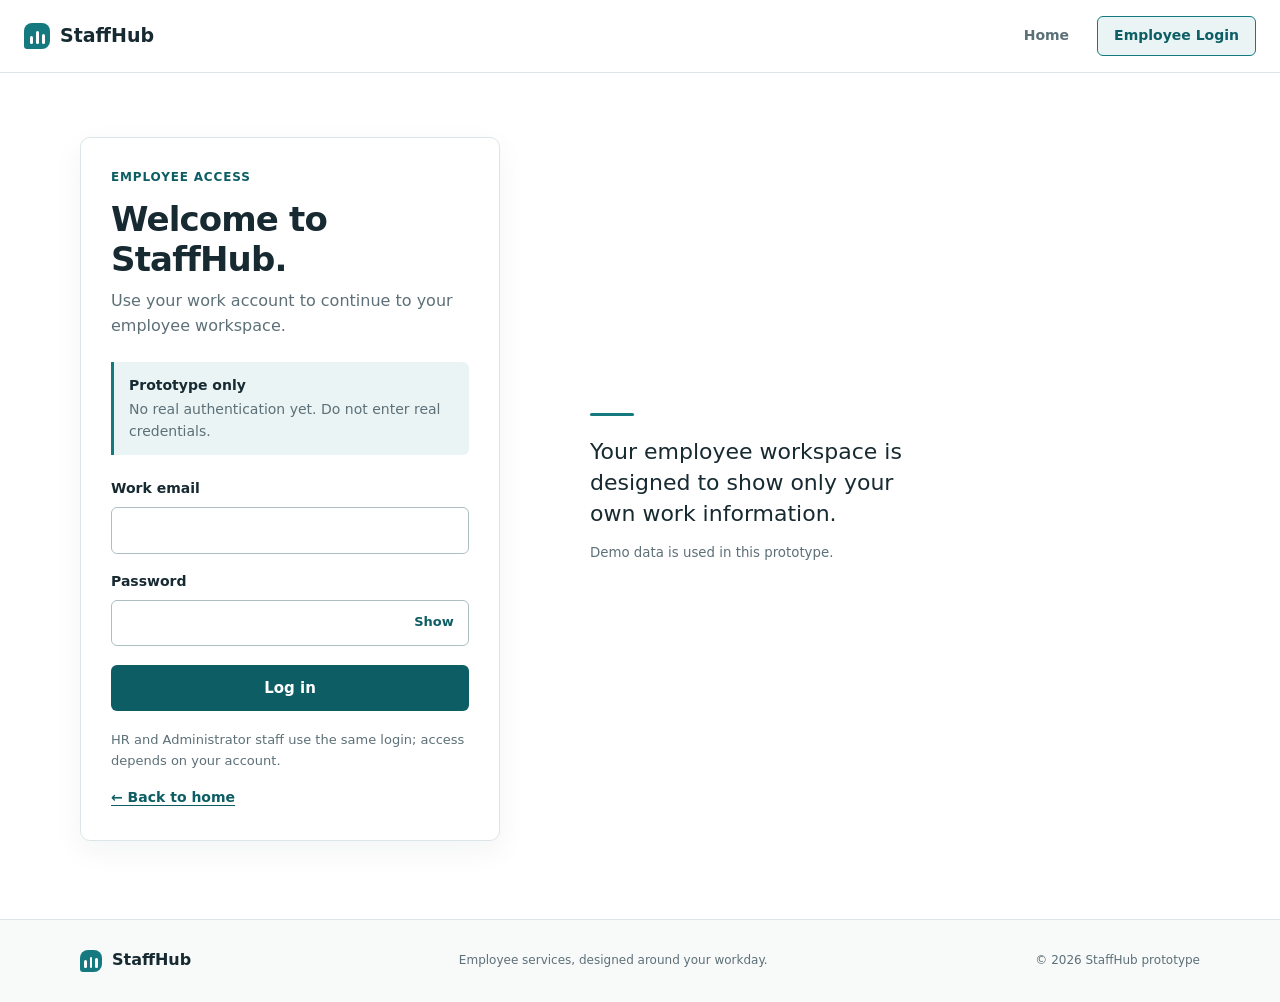
==== portal.html @ 336eaeff "website" ====
<!doctype html>
<html lang="en">

<head>
    <meta charset="utf-8">
    <meta name="viewport" content="width=device-width, initial-scale=1">
    <meta name="robots" content="noindex">
    <meta name="description" content="Your StaffHub employee workspace for leave and team updates.">
    <title>Employee Portal | StaffHub</title>
    <link rel="stylesheet" href="css/style.css">
    <script src="js/main.js" defer></script>
    <script src="js/portal.js" defer></script>
</head>

<body>
    <a class="skip-link" href="#main-content">Skip to main content</a>
    <header class="site-header">
        <div class="header-inner">
            <a class="brand" href="index.html" aria-label="StaffHub home">
                <span class="brand-mark" aria-hidden="true"><span></span><span></span><span></span></span>
                <span>StaffHub</span>
            </a>
            <button class="nav-toggle" type="button" aria-label="Open navigation" aria-expanded="false"
                aria-controls="site-nav">
                <span></span><span></span><span></span>
            </button>
            <nav class="site-nav portal-nav" id="site-nav" aria-label="Employee navigation">
                <a href="#leave-request">Request leave</a>
                <a href="#leave-history">Leave history</a>
                <a href="#announcements">Announcements</a>
                <button class="button button-quiet nav-logout" id="logout-button" type="button">Log out</button>
            </nav>
        </div>
    </header>

    <main class="portal-main content-width" id="main-content">
        <section class="welcome-section" aria-labelledby="welcome-title">
            <div>
                <p class="eyebrow">Employee portal</p>
                <h1 id="welcome-title">Good morning, Samira.</h1>
                <p class="welcome-subtitle">Here is your workday overview.</p>
            </div>
            <dl class="employee-details">
                <div>
                    <dt>Department</dt>
                    <dd>Customer Success</dd>
                </div>
                <div>
                    <dt>Employee ID</dt>
                    <dd>EMP-0042</dd>
                </div>
            </dl>
        </section>

        <div class="demo-banner" role="note">
            <span class="demo-indicator" aria-hidden="true"></span>
            Demo data only. Leave requests are not sent to an employer.
        </div>

        <section class="balance-section" aria-labelledby="balance-title">
            <div class="section-heading compact-heading">
                <div>
                    <p class="eyebrow">Time away</p>
                    <h2 id="balance-title">Your leave balance</h2>
                </div>
                <p class="balance-caption">Available days</p>
            </div>
            <div class="balance-grid">
                <article class="balance-item balance-primary">
                    <h3>Annual</h3>
                    <p class="balance-value"><span>12</span> days</p>
                    <p class="balance-detail">of 20 days per year</p>
                </article>
                <article class="balance-item">
                    <h3>Sick</h3>
                    <p class="balance-value"><span>8</span> days</p>
                    <p class="balance-detail">of 10 days per year</p>
                </article>
                <article class="balance-item">
                    <h3>Casual</h3>
                    <p class="balance-value"><span>4</span> days</p>
                    <p class="balance-detail">of 6 days per year</p>
                </article>
            </div>
        </section>

        <div class="portal-columns">
            <section class="portal-section request-section" id="leave-request" aria-labelledby="request-title">
                <div class="section-heading">
                    <p class="eyebrow">Plan time away</p>
                    <h2 id="request-title">Request leave</h2>
                    <p>Share only what is needed to plan your absence.</p>
                </div>
                <form id="leave-form" class="form-stack" novalidate>
                    <p class="form-message form-message-error" id="leave-form-error" role="alert" hidden></p>
                    <div class="field-group">
                        <label for="leave-type">Leave type</label>
                        <select id="leave-type" name="leaveType" required aria-describedby="leave-type-error">
                            <option value="">Choose a leave type</option>
                            <option value="Annual">Annual leave</option>
                            <option value="Sick">Sick leave</option>
                            <option value="Casual">Casual leave</option>
                        </select>
                        <p class="field-error" id="leave-type-error"></p>
                    </div>
                    <div class="date-fields">
                        <div class="field-group">
                            <label for="start-date">Start date</label>
                            <input id="start-date" name="startDate" type="date" required
                                aria-describedby="start-date-error">
                            <p class="field-error" id="start-date-error"></p>
                        </div>
                        <div class="field-group">
                            <label for="end-date">End date</label>
                            <input id="end-date" name="endDate" type="date" required aria-describedby="end-date-error">
                            <p class="field-error" id="end-date-error"></p>
                        </div>
                    </div>
                    <div class="field-group">
                        <label for="reason">Reason <span class="label-optional">(optional)</span></label>
                        <textarea id="reason" name="reason" rows="3" maxlength="200"
                            aria-describedby="reason-hint reason-counter"></textarea>
                        <div class="field-meta">
                            <p class="field-hint" id="reason-hint">Keep it brief. Do not enter medical details or other
                                sensitive information.</p>
                            <p class="character-count" id="reason-counter" aria-live="polite">0 / 200</p>
                        </div>
                    </div>
                    <button class="button button-primary" type="submit">Submit leave request</button>
                </form>
            </section>

            <section class="portal-section history-section" id="leave-history" aria-labelledby="history-title">
                <div class="section-heading">
                    <p class="eyebrow">Your requests</p>
                    <h2 id="history-title">Leave history</h2>
                    <p>Review the status of your recent requests.</p>
                </div>
                <div class="filter-row">
                    <label for="status-filter">Show</label>
                    <select id="status-filter" name="statusFilter">
                        <option value="all">All statuses</option>
                        <option value="pending">Pending</option>
                        <option value="approved">Approved</option>
                        <option value="rejected">Rejected</option>
                    </select>
                </div>
                <p class="visually-hidden" id="history-status" aria-live="polite"></p>
                <ul class="leave-list" id="leave-list" aria-label="Your leave requests">
                    <li class="leave-item" data-status="pending" data-request-id="sample-pending">
                        <div class="leave-item-main">
                            <div class="leave-item-heading">
                                <h3>Annual leave</h3><span class="status-badge status-pending">Pending</span>
                            </div>
                            <p class="leave-dates"><time datetime="2026-10-15">15 Oct 2026</time> to <time
                                    datetime="2026-10-16">16 Oct 2026</time></p>
                        </div>
                        <button class="text-button cancel-request" type="button" data-action="cancel"
                            aria-label="Cancel pending annual leave request">Cancel request</button>
                    </li>
                    <li class="leave-item" data-status="approved" data-request-id="sample-approved">
                        <div class="leave-item-main">
                            <div class="leave-item-heading">
                                <h3>Casual leave</h3><span class="status-badge status-approved">Approved</span>
                            </div>
                            <p class="leave-dates"><time datetime="2026-08-07">7 Aug 2026</time> to <time
                                    datetime="2026-08-07">7 Aug 2026</time></p>
                        </div>
                    </li>
                    <li class="leave-item" data-status="rejected" data-request-id="sample-rejected">
                        <div class="leave-item-main">
                            <div class="leave-item-heading">
                                <h3>Annual leave</h3><span class="status-badge status-rejected">Rejected</span>
                            </div>
                            <p class="leave-dates"><time datetime="2026-07-20">20 Jul 2026</time> to <time
                                    datetime="2026-07-21">21 Jul 2026</time></p>
                        </div>
                    </li>
                </ul>
                <p class="empty-state" id="empty-history" hidden>No requests match this status.</p>
            </section>
        </div>

        <section class="announcement-section" id="announcements" aria-labelledby="announcements-title">
            <div class="section-heading compact-heading">
                <div>
                    <p class="eyebrow">From your team</p>
                    <h2 id="announcements-title">Announcements</h2>
                </div>
                <p class="balance-caption">Latest updates</p>
            </div>
            <div class="announcement-list">
                <article class="announcement-row">
                    <time datetime="2026-09-28">28 Sep 2026</time>
                    <div>
                        <h3>Quarterly all-hands</h3>
                        <p>Join the company update on Thursday, 8 October at 10:00 in the main meeting room.</p>
                    </div>
                </article>
                <article class="announcement-row">
                    <time datetime="2026-09-24">24 Sep 2026</time>
                    <div>
                        <h3>Benefits portal maintenance</h3>
                        <p>The benefits portal will be unavailable on Saturday, 3 October from 09:00 to 11:00.</p>
                    </div>
                </article>
            </div>
        </section>
    </main>

    <dialog class="confirm-dialog" id="cancel-dialog" aria-labelledby="dialog-title" aria-describedby="dialog-message">
        <div class="dialog-content">
            <p class="eyebrow">Leave request</p>
            <h2 id="dialog-title">Cancel this request?</h2>
            <p id="dialog-message">This pending request will be removed from your prototype history.</p>
            <div class="dialog-actions">
                <button class="button button-secondary" id="keep-request" type="button">Keep request</button>
                <button class="button button-danger" id="confirm-cancel" type="button">Cancel request</button>
            </div>
        </div>
    </dialog>

    <footer class="site-footer">
        <div class="footer-inner content-width">
            <a class="brand footer-brand" href="index.html">
                <span class="brand-mark" aria-hidden="true"><span></span><span></span><span></span></span>
                <span>StaffHub</span>
            </a>
            <p>Employee services, designed around your workday.</p>
            <small>&copy; <span data-current-year></span> StaffHub prototype</small>
        </div>
    </footer>
</body>

</html>
---- css/style.css ----
:root {
    color-scheme: light;
    --ink: #172a32;
    --muted: #5d7078;
    --line: #dce6e8;
    --surface: #ffffff;
    --surface-soft: #f4f8f8;
    --surface-blue: #eaf4f5;
    --accent: #147a80;
    --accent-dark: #0d5e64;
    --accent-light: #d7eeee;
    --danger: #a23c3c;
    --danger-soft: #fff2f0;
    --success: #2d6b4d;
    --success-soft: #eaf5ed;
    --warning: #805b16;
    --warning-soft: #fff4d9;
    --radius-sm: 6px;
    --radius-md: 10px;
    --radius-lg: 14px;
    --shadow-dialog: 0 18px 55px rgb(18 42 51 / 22%);
    --content-width: 1120px;
}

* {
    box-sizing: border-box;
}

html {
    scroll-behavior: smooth;
    scroll-padding-top: 88px;
}

body {
    min-width: 320px;
    min-height: 100vh;
    margin: 0;
    display: flex;
    flex-direction: column;
    background: var(--surface);
    color: var(--ink);
    font-family: system-ui, -apple-system, BlinkMacSystemFont, "Segoe UI", sans-serif;
    font-size: 16px;
    line-height: 1.55;
}

button,
input,
select,
textarea {
    font: inherit;
}

button,
a,
input,
select,
textarea {
    -webkit-tap-highlight-color: transparent;
}

a {
    color: var(--accent-dark);
}

a:hover {
    color: var(--ink);
}

button {
    color: inherit;
}

h1,
h2,
h3,
p {
    margin-top: 0;
}

h1,
h2,
h3 {
    color: var(--ink);
    line-height: 1.18;
}

h1 {
    font-size: 42px;
    letter-spacing: -0.025em;
}

h2 {
    margin-bottom: 10px;
    font-size: 27px;
    letter-spacing: -0.015em;
}

h3 {
    margin-bottom: 6px;
    font-size: 17px;
}

.content-width {
    width: min(var(--content-width), calc(100% - 48px));
    margin-inline: auto;
}

.skip-link {
    position: absolute;
    z-index: 20;
    top: 8px;
    left: 8px;
    padding: 10px 14px;
    transform: translateY(-160%);
    border-radius: var(--radius-sm);
    background: var(--ink);
    color: #fff;
}

.skip-link:focus {
    transform: translateY(0);
    color: #fff;
}

:focus-visible {
    outline: 3px solid #bd741d;
    outline-offset: 3px;
}

.site-header {
    position: relative;
    z-index: 5;
    min-height: 72px;
    border-bottom: 1px solid var(--line);
    background: var(--surface);
}

.header-inner {
    width: min(1280px, calc(100% - 48px));
    min-height: 72px;
    margin-inline: auto;
    display: flex;
    align-items: center;
    justify-content: space-between;
    gap: 24px;
}

.brand {
    display: inline-flex;
    align-items: center;
    gap: 10px;
    color: var(--ink);
    font-size: 19px;
    font-weight: 750;
    text-decoration: none;
}

.brand:hover {
    color: var(--ink);
}

.brand-mark {
    width: 26px;
    height: 26px;
    display: inline-flex;
    align-items: end;
    justify-content: center;
    gap: 3px;
    padding: 5px;
    border-radius: 8px 8px 8px 3px;
    background: var(--accent);
}

.brand-mark span {
    width: 3px;
    border-radius: 3px;
    background: #fff;
}

.brand-mark span:nth-child(1) {
    height: 8px;
}

.brand-mark span:nth-child(2) {
    height: 13px;
}

.brand-mark span:nth-child(3) {
    height: 10px;
}

.site-nav {
    display: flex;
    align-items: center;
    gap: 28px;
}

.site-nav>a {
    min-height: 44px;
    display: inline-flex;
    align-items: center;
    color: var(--muted);
    font-size: 14px;
    font-weight: 600;
    text-decoration: none;
}

.site-nav>a:hover,
.site-nav>a[aria-current="page"] {
    color: var(--accent-dark);
}

.site-nav>.nav-login {
    min-height: 40px;
    padding-inline: 16px;
    border: 1px solid var(--line);
    border-radius: var(--radius-sm);
    color: var(--ink);
}

.site-nav>.nav-login:hover,
.site-nav>.nav-login[aria-current="page"] {
    border-color: var(--accent);
    background: var(--surface-blue);
}

.nav-toggle {
    width: 44px;
    height: 44px;
    display: none;
    align-items: center;
    justify-content: center;
    flex-direction: column;
    gap: 5px;
    border: 1px solid var(--line);
    border-radius: var(--radius-sm);
    background: var(--surface);
    cursor: pointer;
}

.nav-toggle span {
    width: 18px;
    height: 2px;
    border-radius: 2px;
    background: var(--ink);
}

.home-hero {
    padding-block: 90px 88px;
}

.eyebrow {
    margin-bottom: 12px;
    color: var(--accent-dark);
    font-size: 12px;
    font-weight: 750;
    letter-spacing: 0.07em;
    text-transform: uppercase;
}

.home-hero h1 {
    max-width: 720px;
    margin-bottom: 20px;
    font-size: 58px;
}

.home-hero h1 span {
    color: var(--accent-dark);
}

.hero-copy {
    max-width: 590px;
    margin-bottom: 27px;
    color: var(--muted);
    font-size: 18px;
}

.button {
    min-height: 46px;
    display: inline-flex;
    align-items: center;
    justify-content: center;
    gap: 10px;
    padding: 10px 18px;
    border: 1px solid transparent;
    border-radius: var(--radius-sm);
    font-size: 15px;
    font-weight: 700;
    line-height: 1.2;
    text-decoration: none;
    cursor: pointer;
    transition: background-color 150ms ease, border-color 150ms ease, color 150ms ease;
}

.button-primary {
    background: var(--accent-dark);
    color: #fff;
}

.button-primary:hover {
    background: #084d52;
    color: #fff;
}

.hero-action {
    min-width: 174px;
}

.hero-action span {
    font-size: 18px;
    transition: transform 150ms ease;
}

.hero-action:hover span {
    transform: translateX(3px);
}

.hero-note {
    margin: 14px 0 0;
    color: var(--muted);
    font-size: 13px;
}

.feature-section {
    padding-block: 64px 76px;
    border-top: 1px solid var(--line);
    background: var(--surface-soft);
}

.section-heading {
    margin-bottom: 25px;
}

.section-heading>p:last-child {
    margin-bottom: 0;
    color: var(--muted);
}

.section-heading h2 {
    max-width: 620px;
}

.feature-list {
    border-top: 1px solid var(--line);
}

.feature-row {
    min-height: 112px;
    display: grid;
    grid-template-columns: 64px minmax(0, 1fr) 32px;
    align-items: center;
    gap: 18px;
    padding-block: 20px;
    border-bottom: 1px solid var(--line);
}

.feature-number {
    color: var(--accent);
    font-size: 16px;
    font-variant-numeric: tabular-nums;
    font-weight: 700;
}

.feature-row h3 {
    margin-bottom: 5px;
}

.feature-row p {
    margin-bottom: 0;
    color: var(--muted);
}

.feature-arrow {
    color: var(--accent-dark);
    font-size: 23px;
    text-align: right;
}

.login-main {
    flex: 1;
    display: grid;
    grid-template-columns: minmax(0, 420px) minmax(220px, 1fr);
    align-content: center;
    align-items: center;
    gap: 90px;
    padding-block: 64px 78px;
}

.login-panel {
    width: 100%;
    padding: 30px;
    border: 1px solid var(--line);
    border-radius: var(--radius-md);
    background: var(--surface);
    box-shadow: 0 10px 30px rgb(18 42 51 / 5%);
}

.login-intro h1 {
    margin-bottom: 10px;
    font-size: 34px;
}

.login-intro>p:last-child {
    margin-bottom: 24px;
    color: var(--muted);
}

.prototype-notice {
    margin-bottom: 23px;
    padding: 13px 15px;
    border-left: 3px solid var(--accent);
    border-radius: 0 var(--radius-sm) var(--radius-sm) 0;
    background: var(--surface-blue);
    color: var(--ink);
    font-size: 14px;
}

.prototype-notice strong {
    display: block;
    margin-bottom: 2px;
}

.prototype-notice p {
    margin: 0;
    color: var(--muted);
}

.form-stack {
    display: grid;
    gap: 17px;
}

.field-group {
    min-width: 0;
}

.field-group label,
.filter-row label {
    display: block;
    margin-bottom: 7px;
    color: var(--ink);
    font-size: 14px;
    font-weight: 650;
}

.field-group input,
.field-group select,
.field-group textarea,
.filter-row select {
    width: 100%;
    min-height: 46px;
    padding: 10px 12px;
    border: 1px solid #aebfc3;
    border-radius: var(--radius-sm);
    background: #fff;
    color: var(--ink);
}

.field-group textarea {
    min-height: 86px;
    resize: vertical;
}

.field-group input:hover,
.field-group select:hover,
.field-group textarea:hover,
.filter-row select:hover {
    border-color: #6e898f;
}

.field-group input[aria-invalid="true"],
.field-group select[aria-invalid="true"],
.field-group textarea[aria-invalid="true"] {
    border-color: var(--danger);
}

.password-control {
    position: relative;
}

.password-control input {
    padding-right: 80px;
}

.password-toggle {
    position: absolute;
    top: 3px;
    right: 4px;
    min-width: 62px;
    min-height: 39px;
    border: 0;
    border-radius: 4px;
    background: transparent;
    color: var(--accent-dark);
    font-size: 13px;
    font-weight: 700;
    cursor: pointer;
}

.password-toggle:hover {
    background: var(--surface-blue);
}

.field-error {
    min-height: 0;
    margin: 5px 0 0;
    color: var(--danger);
    font-size: 13px;
}

.field-error:empty {
    display: none;
}

.form-message {
    margin: 0;
    padding: 10px 12px;
    border-radius: var(--radius-sm);
    font-size: 14px;
}

.form-message-error {
    border: 1px solid #e8c7c4;
    background: var(--danger-soft);
    color: #7d2929;
}

.button-wide {
    width: 100%;
    margin-top: 2px;
}

.account-note {
    margin: 19px 0 14px;
    color: var(--muted);
    font-size: 13px;
}

.text-link {
    color: var(--accent-dark);
    font-size: 14px;
    font-weight: 650;
    text-decoration-thickness: 1px;
    text-underline-offset: 3px;
}

.login-aside {
    max-width: 330px;
    align-self: center;
    color: var(--muted);
}

.aside-rule {
    width: 44px;
    height: 3px;
    display: block;
    margin-bottom: 21px;
    border-radius: 2px;
    background: var(--accent);
}

.login-aside p {
    margin-bottom: 10px;
    color: var(--ink);
    font-size: 22px;
    line-height: 1.4;
}

.login-aside small {
    color: var(--muted);
}

.portal-main {
    flex: 1;
    padding-block: 42px 76px;
}

.portal-nav {
    gap: 22px;
}

.portal-nav>a {
    font-size: 13px;
}

.nav-logout {
    min-height: 38px;
    padding: 8px 12px;
    background: var(--surface);
    color: var(--ink);
    font-size: 13px;
}

.nav-logout:hover,
.button-secondary:hover {
    border-color: #aebfc3;
    background: var(--surface-soft);
}

.welcome-section {
    display: flex;
    align-items: end;
    justify-content: space-between;
    gap: 32px;
    padding-bottom: 25px;
    border-bottom: 1px solid var(--line);
}

.welcome-section h1 {
    margin-bottom: 7px;
    font-size: 38px;
}

.welcome-subtitle {
    margin-bottom: 0;
    color: var(--muted);
}

.employee-details {
    min-width: 270px;
    display: grid;
    grid-template-columns: 1fr 1fr;
    gap: 20px;
    margin: 0 0 2px;
}

.employee-details div {
    min-width: 0;
}

.employee-details dt {
    margin-bottom: 3px;
    color: var(--muted);
    font-size: 12px;
}

.employee-details dd {
    margin: 0;
    font-size: 14px;
    font-weight: 700;
}

.demo-banner {
    display: flex;
    align-items: center;
    gap: 10px;
    margin-block: 20px 29px;
    padding: 11px 14px;
    border: 1px solid #c9e1df;
    border-radius: var(--radius-sm);
    background: #f1f8f7;
    color: #315a59;
    font-size: 13px;
}

.demo-indicator {
    width: 8px;
    height: 8px;
    flex: 0 0 8px;
    border-radius: 50%;
    background: var(--accent);
}

.balance-section {
    margin-bottom: 37px;
}

.compact-heading {
    display: flex;
    align-items: end;
    justify-content: space-between;
    gap: 20px;
    margin-bottom: 16px;
}

.compact-heading .eyebrow {
    margin-bottom: 6px;
}

.compact-heading h2 {
    margin-bottom: 0;
}

.balance-caption {
    margin-bottom: 3px;
    color: var(--muted);
    font-size: 13px;
}

.balance-grid {
    display: grid;
    grid-template-columns: repeat(3, minmax(0, 1fr));
    border: 1px solid var(--line);
    border-radius: var(--radius-md);
    overflow: hidden;
}

.balance-item {
    min-height: 146px;
    padding: 20px 22px;
    background: var(--surface);
}

.balance-item+.balance-item {
    border-left: 1px solid var(--line);
}

.balance-primary {
    background: var(--surface-blue);
}

.balance-item h3 {
    margin-bottom: 10px;
    color: var(--muted);
    font-size: 14px;
    font-weight: 650;
}

.balance-value {
    display: flex;
    align-items: baseline;
    gap: 7px;
    margin-bottom: 4px;
    color: var(--muted);
    font-size: 14px;
}

.balance-value span {
    color: var(--ink);
    font-size: 34px;
    font-variant-numeric: tabular-nums;
    font-weight: 750;
    line-height: 1;
}

.balance-detail {
    margin: 0;
    color: var(--muted);
    font-size: 12px;
}

.portal-columns {
    display: grid;
    grid-template-columns: minmax(0, 0.92fr) minmax(0, 1.08fr);
    align-items: start;
    gap: 42px;
    padding-bottom: 38px;
    border-bottom: 1px solid var(--line);
}

.portal-section .section-heading {
    margin-bottom: 20px;
}

.portal-section .section-heading p:last-child {
    margin-top: 0;
}

.portal-section .section-heading h2 {
    margin-bottom: 7px;
}

.date-fields {
    display: grid;
    grid-template-columns: repeat(2, minmax(0, 1fr));
    gap: 12px;
}

.label-optional {
    color: var(--muted);
    font-weight: 400;
}

.field-meta {
    display: flex;
    align-items: start;
    justify-content: space-between;
    gap: 12px;
    margin-top: 5px;
}

.field-hint,
.character-count {
    margin: 0;
    color: var(--muted);
    font-size: 12px;
}

.field-hint {
    max-width: 290px;
}

.character-count {
    flex: 0 0 auto;
    font-variant-numeric: tabular-nums;
}

.button-secondary {
    border-color: var(--line);
    background: var(--surface);
    color: var(--ink);
}

.button-danger {
    background: var(--danger);
    color: #fff;
}

.button-danger:hover {
    background: #812d2d;
    color: #fff;
}

.filter-row {
    display: flex;
    align-items: center;
    gap: 10px;
    margin-bottom: 10px;
}

.filter-row label {
    margin: 0;
    color: var(--muted);
    font-size: 13px;
}

.filter-row select {
    width: auto;
    min-width: 150px;
    min-height: 40px;
    padding-block: 7px;
    font-size: 13px;
}

.leave-list {
    margin: 0;
    padding: 0;
    list-style: none;
    border-top: 1px solid var(--line);
}

.leave-item {
    display: flex;
    align-items: center;
    justify-content: space-between;
    gap: 16px;
    padding: 16px 0;
    border-bottom: 1px solid var(--line);
}

.leave-item[hidden] {
    display: none;
}

.leave-item-main {
    min-width: 0;
}

.leave-item-heading {
    display: flex;
    align-items: center;
    flex-wrap: wrap;
    gap: 9px;
    margin-bottom: 5px;
}

.leave-item-heading h3 {
    margin: 0;
    font-size: 15px;
}

.status-badge {
    display: inline-flex;
    align-items: center;
    min-height: 23px;
    padding: 2px 8px;
    border-radius: 4px;
    font-size: 11px;
    font-weight: 700;
}

.status-pending {
    background: var(--warning-soft);
    color: #68470b;
}

.status-approved {
    background: var(--success-soft);
    color: #285b41;
}

.status-rejected {
    background: #f8e9e8;
    color: #842e2e;
}

.leave-dates {
    margin: 0;
    color: var(--muted);
    font-size: 13px;
}

.text-button {
    min-height: 40px;
    flex: 0 0 auto;
    padding: 7px 0 7px 8px;
    border: 0;
    background: transparent;
    color: var(--danger);
    font-size: 13px;
    font-weight: 650;
    text-decoration: underline;
    text-underline-offset: 3px;
    cursor: pointer;
}

.text-button:hover {
    color: #722020;
}

.empty-state {
    margin: 0;
    padding: 24px 14px;
    border-bottom: 1px solid var(--line);
    color: var(--muted);
    font-size: 14px;
    text-align: center;
}

.announcement-section {
    padding-top: 34px;
}

.announcement-list {
    border-top: 1px solid var(--line);
}

.announcement-row {
    display: grid;
    grid-template-columns: 140px minmax(0, 1fr);
    gap: 20px;
    padding-block: 18px;
    border-bottom: 1px solid var(--line);
}

.announcement-row time {
    color: var(--muted);
    font-size: 13px;
}

.announcement-row h3 {
    margin-bottom: 5px;
    font-size: 15px;
}

.announcement-row p {
    max-width: 720px;
    margin-bottom: 0;
    color: var(--muted);
    font-size: 14px;
}

.confirm-dialog {
    width: min(440px, calc(100% - 32px));
    padding: 0;
    border: 1px solid var(--line);
    border-radius: var(--radius-lg);
    background: var(--surface);
    color: var(--ink);
    box-shadow: var(--shadow-dialog);
}

.confirm-dialog::backdrop {
    background: rgb(17 37 44 / 48%);
}

.dialog-content {
    padding: 26px;
}

.dialog-content h2 {
    margin-bottom: 9px;
    font-size: 24px;
}

.dialog-content>p:not(.eyebrow) {
    margin-bottom: 22px;
    color: var(--muted);
}

.dialog-actions {
    display: flex;
    justify-content: end;
    flex-wrap: wrap;
    gap: 10px;
}

.site-footer {
    margin-top: auto;
    border-top: 1px solid var(--line);
    background: #f8fafa;
}

.footer-inner {
    min-height: 82px;
    display: flex;
    align-items: center;
    justify-content: space-between;
    gap: 18px;
    padding-block: 15px;
}

.footer-brand {
    flex: 0 0 auto;
    font-size: 16px;
}

.footer-brand .brand-mark {
    width: 22px;
    height: 22px;
    padding: 4px;
}

.footer-brand .brand-mark span:nth-child(2) {
    height: 11px;
}

.footer-inner p,
.footer-inner small {
    margin: 0;
    color: var(--muted);
    font-size: 12px;
}

.not-found-main {
    flex: 1;
    display: flex;
    align-items: flex-start;
    justify-content: center;
    flex-direction: column;
    min-height: 430px;
    padding-block: 70px;
}

.not-found-main h1 {
    margin-bottom: 12px;
    font-size: 46px;
}

.not-found-main>p:not(.eyebrow) {
    max-width: 500px;
    margin-bottom: 23px;
    color: var(--muted);
}

.visually-hidden {
    position: absolute;
    width: 1px;
    height: 1px;
    padding: 0;
    margin: -1px;
    overflow: hidden;
    clip: rect(0, 0, 0, 0);
    white-space: nowrap;
    border: 0;
}

[hidden] {
    display: none !important;
}

@media (max-width: 760px) {

    .content-width,
    .header-inner {
        width: min(100% - 36px, var(--content-width));
    }

    .header-inner {
        position: relative;
    }

    .nav-toggle {
        display: flex;
    }

    .site-nav {
        position: absolute;
        top: calc(100% - 1px);
        right: 0;
        left: 0;
        display: none;
        align-items: stretch;
        flex-direction: column;
        gap: 2px;
        padding: 10px 18px 16px;
        border: 1px solid var(--line);
        border-top: 0;
        background: var(--surface);
        box-shadow: 0 10px 20px rgb(18 42 51 / 8%);
    }

    .site-nav.is-open {
        display: flex;
    }

    .site-nav>a,
    .site-nav>.nav-login {
        min-height: 44px;
        padding-inline: 10px;
        border-radius: var(--radius-sm);
    }

    .portal-nav>a {
        font-size: 14px;
    }

    .nav-logout {
        align-self: flex-start;
        margin-top: 5px;
    }

    .home-hero {
        padding-block: 72px 68px;
    }

    .home-hero h1 {
        max-width: 600px;
        font-size: 48px;
    }

    .feature-section {
        padding-block: 52px 60px;
    }

    .login-main {
        grid-template-columns: minmax(0, 1fr);
        justify-items: center;
        gap: 28px;
        padding-block: 48px;
    }

    .login-panel {
        max-width: 440px;
    }

    .login-aside {
        max-width: 440px;
    }

    .login-aside p {
        font-size: 18px;
    }

    .portal-main {
        padding-top: 32px;
    }

    .welcome-section {
        align-items: flex-start;
        flex-direction: column;
        gap: 17px;
    }

    .employee-details {
        width: 100%;
        max-width: 420px;
    }

    .portal-columns {
        grid-template-columns: minmax(0, 1fr);
        gap: 36px;
    }

    .footer-inner {
        align-items: flex-start;
        flex-wrap: wrap;
    }

    .footer-inner p {
        order: 3;
        flex-basis: 100%;
    }
}

@media (max-width: 480px) {
    h2 {
        font-size: 24px;
    }

    .content-width,
    .header-inner {
        width: calc(100% - 32px);
    }

    .home-hero {
        padding-block: 58px 54px;
    }

    .home-hero h1 {
        font-size: 39px;
    }

    .hero-copy {
        font-size: 16px;
    }

    .feature-row {
        grid-template-columns: 36px minmax(0, 1fr) 22px;
        gap: 10px;
    }

    .feature-row p {
        font-size: 14px;
    }

    .login-main {
        padding-block: 28px 42px;
    }

    .login-panel {
        padding: 21px 18px;
    }

    .login-intro h1 {
        font-size: 30px;
    }

    .welcome-section h1 {
        font-size: 32px;
    }

    .employee-details {
        min-width: 0;
        gap: 12px;
    }

    .balance-grid {
        grid-template-columns: minmax(0, 1fr);
    }

    .balance-item {
        min-height: 112px;
        padding: 15px 18px;
    }

    .balance-item+.balance-item {
        border-top: 1px solid var(--line);
        border-left: 0;
    }

    .balance-value span {
        font-size: 30px;
    }

    .compact-heading {
        align-items: flex-start;
    }

    .date-fields {
        grid-template-columns: minmax(0, 1fr);
        gap: 17px;
    }

    .leave-item {
        align-items: flex-start;
        flex-direction: column;
        gap: 5px;
    }

    .text-button {
        min-height: 36px;
        padding-left: 0;
    }

    .announcement-row {
        grid-template-columns: minmax(0, 1fr);
        gap: 5px;
    }

    .footer-inner {
        column-gap: 10px;
    }

    .footer-inner small {
        margin-left: auto;
        text-align: right;
    }

    .not-found-main h1 {
        font-size: 38px;
    }
}

@media (prefers-reduced-motion: reduce) {

    *,
    *::before,
    *::after {
        scroll-behavior: auto !important;
        transition-duration: 0.01ms !important;
        animation-duration: 0.01ms !important;
        animation-iteration-count: 1 !important;
    }
}
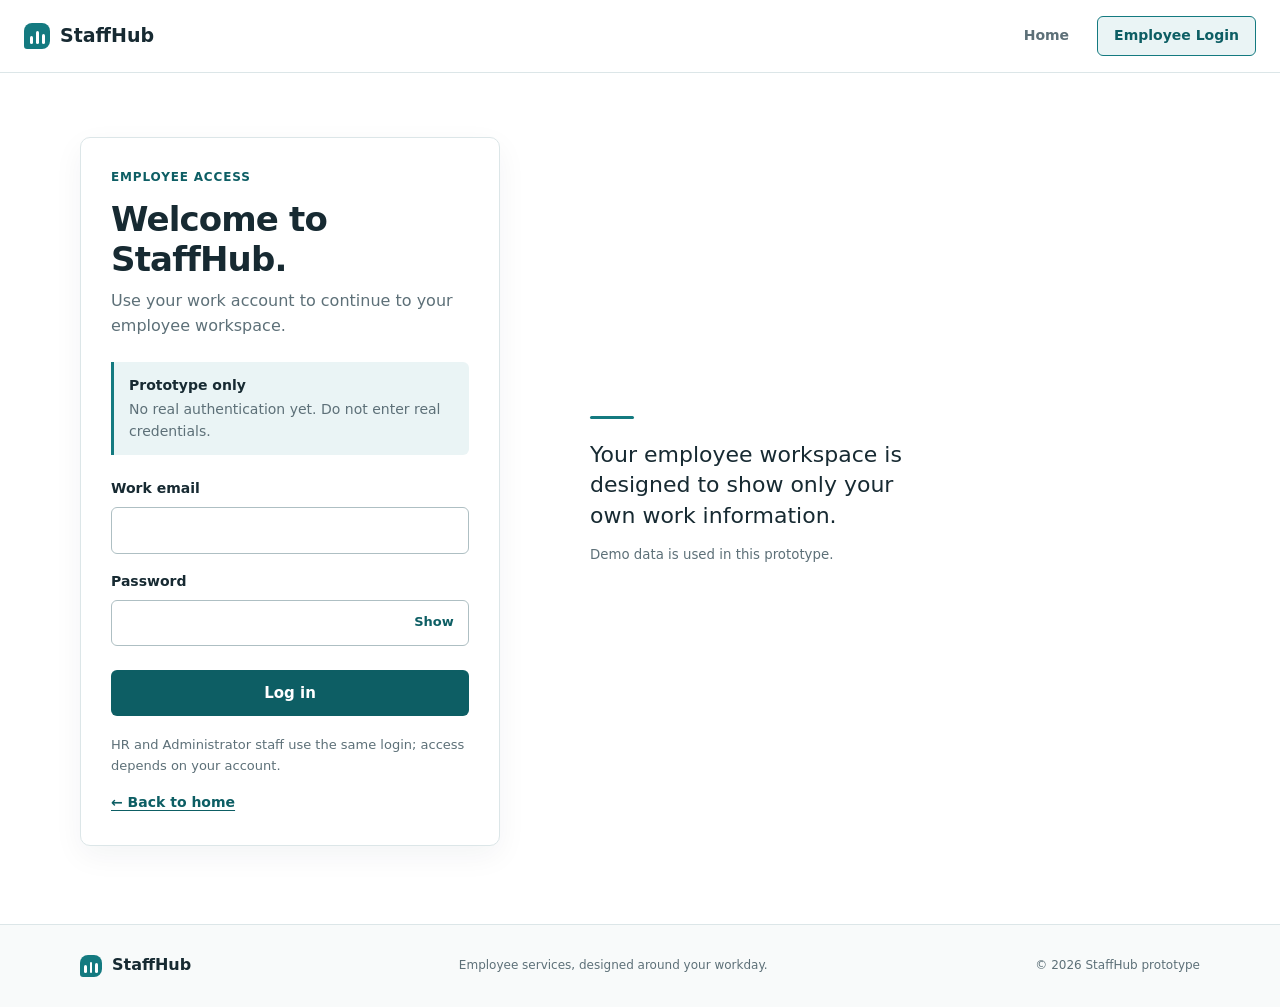
==== commit a6e7c775: "Add basic frontend security safeguards" ====
--- a/portal.html
+++ b/portal.html
@@ -119,12 +119,21 @@
                     <div class="field-group">
                         <label for="reason">Reason <span class="label-optional">(optional)</span></label>
                         <textarea id="reason" name="reason" rows="3" maxlength="200"
-                            aria-describedby="reason-hint reason-counter"></textarea>
+                            aria-describedby="reason-hint reason-counter reason-error"></textarea>
                         <div class="field-meta">
                             <p class="field-hint" id="reason-hint">Keep it brief. Do not enter medical details or other
                                 sensitive information.</p>
                             <p class="character-count" id="reason-counter" aria-live="polite">0 / 200</p>
                         </div>
+                        <p class="field-error" id="reason-error"></p>
+                    </div>
+                    <div class="field-group">
+                        <label for="support-file">Supporting document <span class="label-optional">(optional)</span></label>
+                        <input id="support-file" name="supportFile" type="file" accept=".pdf,.jpg,.jpeg,.png"
+                            aria-describedby="support-file-hint support-file-status support-file-error">
+                        <p class="field-hint" id="support-file-hint">PDF, JPG, or PNG. Maximum size: 5 MB. The file is checked locally and is not uploaded.</p>
+                        <p class="field-hint" id="support-file-status" aria-live="polite"></p>
+                        <p class="field-error" id="support-file-error" role="alert"></p>
                     </div>
                     <button class="button button-primary" type="submit">Submit leave request</button>
                 </form>
--- a/css/style.css
+++ b/css/style.css
@@ -513,6 +513,24 @@
     display: none;
 }
 
+.password-strength {
+    margin: 5px 0 0;
+    color: var(--muted);
+    font-size: 13px;
+}
+
+.password-strength[data-strength="weak"] {
+    color: var(--danger);
+}
+
+.password-strength[data-strength="moderate"] {
+    color: var(--warning);
+}
+
+.password-strength[data-strength="strong"] {
+    color: var(--success);
+}
+
 .form-message {
     margin: 0;
     padding: 10px 12px;
